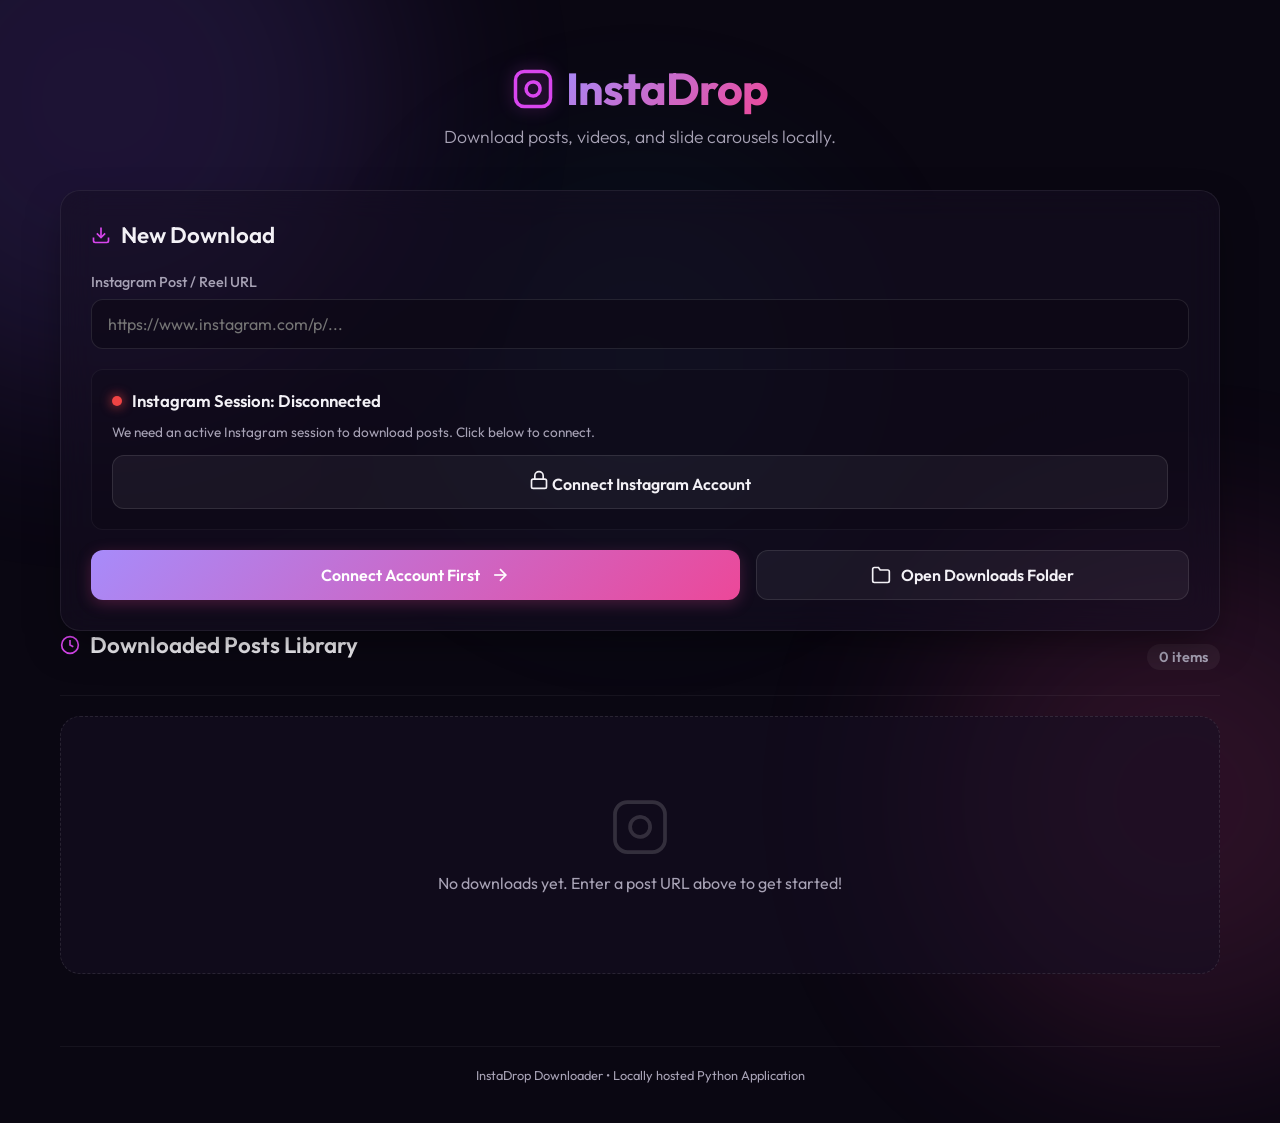
==== templates/index.html @ 36b0091f "initial update" ====
<!DOCTYPE html>
<html lang="en">
<head>
    <meta charset="UTF-8">
    <meta name="viewport" content="width=device-width, initial-scale=1.0">
    <title>InstaDrop | Premium Instagram Downloader</title>
    <meta name="description" content="A premium self-hosted utility to download Instagram posts, videos, and carousels locally.">
    <!-- Google Fonts -->
    <link rel="preconnect" href="https://fonts.googleapis.com">
    <link rel="preconnect" href="https://fonts.gstatic.com" crossorigin>
    <link href="https://fonts.googleapis.com/css2?family=Outfit:wght@300;400;500;600;700&family=Plus+Jakarta+Sans:wght@300;400;500;600;700&display=swap" rel="stylesheet">
    <!-- Stylesheet -->
    <link rel="stylesheet" href="/static/css/style.css">
</head>
<body>
    <!-- Background Decorators -->
    <div class="bg-glow bg-glow-1"></div>
    <div class="bg-glow bg-glow-2"></div>
    <div class="bg-glow bg-glow-3"></div>

    <div class="app-container">
        <!-- Header -->
        <header class="app-header">
            <div class="logo-area">
                <svg class="logo-icon" viewBox="0 0 24 24" fill="none" stroke="currentColor" stroke-width="2">
                    <rect x="2" y="2" width="20" height="20" rx="5" ry="5"></rect>
                    <path d="M16 11.37A4 4 0 1 1 12.63 8 4 4 0 0 1 16 11.37z"></path>
                    <line x1="17.5" y1="6.5" x2="17.51" y2="6.5"></line>
                </svg>
                <h1 id="app-title">InstaDrop</h1>
            </div>
            <p class="tagline">Download posts, videos, and slide carousels locally.</p>
        </header>

        <!-- Main Content Grid -->
        <main class="main-content">
            <!-- Downloader Panel -->
            <section class="card control-card">
                <h2 class="section-title">
                    <svg class="icon-sm" viewBox="0 0 24 24" fill="none" stroke="currentColor" stroke-width="2">
                        <path d="M21 15v4a2 2 0 0 1-2 2H5a2 2 0 0 1-2-2v-4"></path>
                        <polyline points="7 10 12 15 17 10"></polyline>
                        <line x1="12" y1="15" x2="12" y2="3"></line>
                    </svg>
                    New Download
                </h2>
                
                <form id="download-form" class="download-form">
                    <div class="input-group">
                        <label for="post-url">Instagram Post / Reel URL</label>
                        <div class="input-wrapper">
                            <input type="url" id="post-url" placeholder="https://www.instagram.com/p/..." required>
                        </div>
                    </div>

                    <!-- Instagram Session Connection -->
                    <div class="session-status-card" id="session-status-container">
                        <div class="session-status-info">
                            <div class="status-indicator-dot" id="status-indicator"></div>
                            <span id="session-status-text">Checking Instagram Connection...</span>
                        </div>
                        <p class="session-desc" id="session-desc-text">We need an active Instagram session to bypass blocks and retrieve media posts.</p>
                        <div class="session-actions">
                            <button type="button" id="connect-btn" class="btn btn-secondary btn-connect" style="display: none;">
                                <svg class="icon-sm" viewBox="0 0 24 24" fill="none" stroke="currentColor" stroke-width="2">
                                    <rect x="3" y="11" width="18" height="11" rx="2" ry="2"></rect>
                                    <path d="M7 11V7a5 5 0 0 1 10 0v4"></path>
                                </svg>
                                <span>Connect Instagram Account</span>
                            </button>
                            <button type="button" id="disconnect-btn" class="btn btn-danger btn-disconnect" style="display: none;">
                                <span>Disconnect Account</span>
                            </button>
                        </div>
                    </div>

                    <!-- Buttons Row -->
                    <div class="action-buttons">
                        <button type="submit" id="submit-btn" class="btn btn-primary">
                            <span>Download Post</span>
                            <svg class="icon-sm" viewBox="0 0 24 24" fill="none" stroke="currentColor" stroke-width="2">
                                <line x1="5" y1="12" x2="19" y2="12"></line>
                                <polyline points="12 5 19 12 12 19"></polyline>
                            </svg>
                        </button>
                        <button type="button" id="open-downloads-btn" class="btn btn-secondary">
                            <svg class="icon-sm" viewBox="0 0 24 24" fill="none" stroke="currentColor" stroke-width="2">
                                <path d="M22 19a2 2 0 0 1-2 2H4a2 2 0 0 1-2-2V5a2 2 0 0 1 2-2h5l2 3h9a2 2 0 0 1 2 2z"></path>
                            </svg>
                            <span>Open Downloads Folder</span>
                        </button>
                    </div>
                </form>
            </section>

            <!-- Loading & Status Panel -->
            <section id="status-card" class="card status-card" style="display: none;">
                <div class="status-header">
                    <h3 id="status-title">Processing Download...</h3>
                    <div id="status-spinner" class="spinner"></div>
                </div>
                <div class="progress-bar-container">
                    <div id="progress-bar" class="progress-bar-fill"></div>
                </div>
                <p id="status-message">Connecting to Instagram and fetching post data. Please wait...</p>
                
                <div id="download-result-preview" class="download-result-preview" style="display: none;">
                    <div class="preview-info">
                        <div class="badge success-badge">Success</div>
                        <span id="result-username" class="result-username">@instagram_user</span>
                    </div>
                    <p id="result-caption" class="result-caption">Post caption...</p>
                    <div id="result-media-count" class="result-media-count">Downloaded 0 files.</div>
                </div>
            </section>

            <!-- Gallery / History Section -->
            <section class="history-section">
                <div class="history-header">
                    <h2 class="section-title">
                        <svg class="icon-sm" viewBox="0 0 24 24" fill="none" stroke="currentColor" stroke-width="2">
                            <circle cx="12" cy="12" r="10"></circle>
                            <polyline points="12 6 12 12 16 14"></polyline>
                        </svg>
                        Downloaded Posts Library
                    </h2>
                    <span id="history-count" class="history-count">0 items</span>
                </div>

                <div id="history-grid" class="history-grid">
                    <!-- History Cards will be dynamically injected here -->
                    <div class="no-history-state" id="no-history">
                        <svg class="empty-icon" viewBox="0 0 24 24" fill="none" stroke="currentColor" stroke-width="1.5">
                            <rect x="2" y="2" width="20" height="20" rx="5" ry="5"></rect>
                            <path d="M16 11.37A4 4 0 1 1 12.63 8 4 4 0 0 1 16 11.37z"></path>
                            <line x1="17.5" y1="6.5" x2="17.51" y2="6.5"></line>
                        </svg>
                        <p>No downloads yet. Enter a post URL above to get started!</p>
                    </div>
                </div>
            </section>
        </main>

        <footer class="app-footer">
            <p>InstaDrop Downloader • Locally hosted Python Application</p>
        </footer>
    </div>

    <!-- Scripts -->
    <script src="/static/js/app.js"></script>
</body>
</html>
---- static/css/style.css ----
/* CSS variables for uniform theme styling */
:root {
    --bg-dark: #0a0712;
    --card-bg: rgba(22, 16, 35, 0.55);
    --card-border: rgba(255, 255, 255, 0.07);
    --text-primary: #f3f1f6;
    --text-secondary: #a7a2b5;
    --primary-glow: linear-gradient(135deg, #a78bfa 0%, #ec4899 100%);
    --primary-color: #d946ef;
    --secondary-color: #8b5cf6;
    --success-color: #10b981;
    --error-color: #ef4444;
    --font-sans: 'Outfit', 'Plus Jakarta Sans', system-ui, sans-serif;
    --shadow-premium: 0 16px 40px -10px rgba(0, 0, 0, 0.5);
    --border-radius-lg: 20px;
    --border-radius-md: 12px;
    --transition-smooth: all 0.35s cubic-bezier(0.4, 0, 0.2, 1);
}

/* Reset and Global Styles */
* {
    margin: 0;
    padding: 0;
    box-sizing: border-box;
}

body {
    background-color: var(--bg-dark);
    color: var(--text-primary);
    font-family: var(--font-sans);
    min-height: 100vh;
    overflow-x: hidden;
    position: relative;
}

/* Background Glow Decorators (Drifting mesh gradient lights) */
.bg-glow {
    position: fixed;
    border-radius: 50%;
    filter: blur(100px);
    opacity: 0.15;
    pointer-events: none;
    z-index: 0;
}

.bg-glow-1 {
    width: 600px;
    height: 600px;
    background: #8b5cf6;
    top: -200px;
    left: -200px;
    animation: drift 20s infinite alternate ease-in-out;
}

.bg-glow-2 {
    width: 500px;
    height: 500px;
    background: #ec4899;
    bottom: -150px;
    right: -150px;
    animation: drift 25s infinite alternate-reverse ease-in-out;
}

.bg-glow-3 {
    width: 400px;
    height: 400px;
    background: #06b6d4;
    top: 40%;
    left: 50%;
    transform: translate(-50%, -50%);
    opacity: 0.07;
}

@keyframes drift {
    0% { transform: translate(0, 0) scale(1); }
    100% { transform: translate(80px, 50px) scale(1.1); }
}

/* App Wrapper Layout */
.app-container {
    max-width: 1200px;
    margin: 0 auto;
    padding: 40px 20px;
    position: relative;
    z-index: 1;
    display: flex;
    flex-direction: column;
    gap: 32px;
}

/* Header Styling */
.app-header {
    text-align: center;
    padding: 20px 0 10px;
}

.logo-area {
    display: inline-flex;
    align-items: center;
    gap: 12px;
    margin-bottom: 8px;
}

.logo-icon {
    width: 42px;
    height: 42px;
    color: var(--primary-color);
    filter: drop-shadow(0 0 8px rgba(217, 70, 239, 0.4));
}

#app-title {
    font-size: 2.8rem;
    font-weight: 700;
    letter-spacing: -1px;
    background: var(--primary-glow);
    -webkit-background-clip: text;
    -webkit-text-fill-color: transparent;
}

.tagline {
    font-size: 1.1rem;
    color: var(--text-secondary);
    font-weight: 300;
}

/* General Card Design (Glassmorphism) */
.card {
    background: var(--card-bg);
    border: 1px solid var(--card-border);
    backdrop-filter: blur(16px);
    -webkit-backdrop-filter: blur(16px);
    border-radius: var(--border-radius-lg);
    padding: 30px;
    box-shadow: var(--shadow-premium);
    transition: var(--transition-smooth);
}

.card:hover {
    border-color: rgba(255, 255, 255, 0.12);
    box-shadow: 0 20px 50px -10px rgba(0, 0, 0, 0.6);
}

.section-title {
    font-size: 1.4rem;
    font-weight: 600;
    margin-bottom: 24px;
    display: flex;
    align-items: center;
    gap: 10px;
}

.section-title svg {
    color: var(--primary-color);
}

/* Downloader / Form Control Card */
.download-form {
    display: flex;
    flex-direction: column;
    gap: 20px;
}

.input-group {
    display: flex;
    flex-direction: column;
    gap: 8px;
    width: 100%;
}

.input-group label {
    font-size: 0.9rem;
    font-weight: 500;
    color: var(--text-secondary);
}

.input-wrapper {
    position: relative;
    display: flex;
    align-items: center;
}

input[type="url"],
input[type="text"],
input[type="password"],
select {
    width: 100%;
    padding: 14px 16px;
    border-radius: var(--border-radius-md);
    background: rgba(10, 7, 18, 0.5);
    border: 1px solid rgba(255, 255, 255, 0.1);
    color: var(--text-primary);
    font-family: var(--font-sans);
    font-size: 1rem;
    transition: var(--transition-smooth);
}

input:focus, select:focus {
    outline: none;
    border-color: var(--primary-color);
    background: rgba(10, 7, 18, 0.8);
    box-shadow: 0 0 15px rgba(217, 70, 239, 0.15);
}

/* Instagram Session Connection Card */
.session-status-card {
    border: 1px solid rgba(255, 255, 255, 0.05);
    border-radius: var(--border-radius-md);
    background: rgba(10, 7, 18, 0.25);
    padding: 20px;
    display: flex;
    flex-direction: column;
    gap: 12px;
    transition: var(--transition-smooth);
}

.session-status-info {
    display: flex;
    align-items: center;
    gap: 10px;
    font-weight: 600;
    font-size: 1.05rem;
}

.status-indicator-dot {
    width: 10px;
    height: 10px;
    border-radius: 50%;
    background: var(--text-secondary);
    box-shadow: 0 0 8px rgba(167, 162, 181, 0.4);
    transition: var(--transition-smooth);
}

.status-indicator-dot.connected {
    background: var(--success-color);
    box-shadow: 0 0 12px var(--success-color);
    animation: pulse-glow 2s infinite ease-in-out;
}

.status-indicator-dot.disconnected {
    background: var(--error-color);
    box-shadow: 0 0 12px var(--error-color);
}

@keyframes pulse-glow {
    0% { transform: scale(1); opacity: 1; }
    50% { transform: scale(1.25); opacity: 0.7; }
    100% { transform: scale(1); opacity: 1; }
}

.session-desc {
    font-size: 0.85rem;
    color: var(--text-secondary);
    line-height: 1.45;
}

.session-actions {
    display: flex;
    gap: 12px;
}

.btn-connect {
    background: rgba(255, 255, 255, 0.05);
    border: 1px solid rgba(255, 255, 255, 0.1);
    color: var(--text-primary);
    width: 100%;
}

.btn-connect:hover {
    background: var(--primary-glow);
    border-color: transparent;
    box-shadow: 0 4px 15px rgba(236, 72, 153, 0.25);
}

.btn-disconnect {
    width: 100%;
}

.btn-danger {
    background: linear-gradient(135deg, #ef4444 0%, #b91c1c 100%);
    color: white;
    box-shadow: 0 4px 15px rgba(239, 68, 68, 0.2);
}

.btn-danger:hover {
    transform: translateY(-2px);
    box-shadow: 0 8px 20px rgba(239, 68, 68, 0.4);
}

.form-row {
    display: grid;
    grid-template-columns: 1fr 1fr;
    gap: 16px;
}

@media (max-width: 600px) {
    .form-row {
        grid-template-columns: 1fr;
    }
}

/* Button UI Components */
.action-buttons {
    display: grid;
    grid-template-columns: 1.5fr 1fr;
    gap: 16px;
}

@media (max-width: 600px) {
    .action-buttons {
        grid-template-columns: 1fr;
    }
}

.btn {
    display: inline-flex;
    align-items: center;
    justify-content: center;
    gap: 10px;
    padding: 14px 24px;
    border-radius: var(--border-radius-md);
    font-family: var(--font-sans);
    font-weight: 600;
    font-size: 1rem;
    cursor: pointer;
    transition: var(--transition-smooth);
    border: none;
}

.btn-primary {
    background: var(--primary-glow);
    color: white;
    box-shadow: 0 4px 15px rgba(236, 72, 153, 0.25);
}

.btn-primary:hover {
    transform: translateY(-2px);
    box-shadow: 0 8px 25px rgba(236, 72, 153, 0.45);
}

.btn-primary:active {
    transform: translateY(0);
}

.btn-secondary {
    background: rgba(255, 255, 255, 0.05);
    color: var(--text-primary);
    border: 1px solid rgba(255, 255, 255, 0.1);
}

.btn-secondary:hover {
    background: rgba(255, 255, 255, 0.1);
    transform: translateY(-2px);
}

.btn-secondary:active {
    transform: translateY(0);
}

.icon-sm {
    width: 20px;
    height: 20px;
}

/* Loading & Status Card Styling */
.status-card {
    border-left: 4px solid var(--primary-color);
    display: flex;
    flex-direction: column;
    gap: 15px;
}

.status-header {
    display: flex;
    justify-content: space-between;
    align-items: center;
}

.status-header h3 {
    font-size: 1.2rem;
    font-weight: 600;
}

.spinner {
    width: 24px;
    height: 24px;
    border: 3px solid rgba(255, 255, 255, 0.1);
    border-radius: 50%;
    border-top-color: var(--primary-color);
    animation: spin 1s ease-in-out infinite;
}

@keyframes spin {
    to { transform: rotate(360deg); }
}

.progress-bar-container {
    width: 100%;
    height: 6px;
    background: rgba(255, 255, 255, 0.05);
    border-radius: 10px;
    overflow: hidden;
}

.progress-bar-fill {
    width: 25%;
    height: 100%;
    background: var(--primary-glow);
    border-radius: 10px;
    animation: loading-pulse 2s infinite linear;
}

@keyframes loading-pulse {
    0% { transform: translateX(-100%); width: 30%; }
    50% { width: 50%; }
    100% { transform: translateX(300%); width: 30%; }
}

#status-message {
    font-size: 0.9rem;
    color: var(--text-secondary);
    line-height: 1.5;
}

/* Success Result Details Card */
.download-result-preview {
    margin-top: 10px;
    padding: 15px;
    border-radius: var(--border-radius-md);
    background: rgba(16, 185, 129, 0.05);
    border: 1px solid rgba(16, 185, 129, 0.15);
    display: flex;
    flex-direction: column;
    gap: 10px;
}

.preview-info {
    display: flex;
    align-items: center;
    gap: 10px;
}

.badge {
    font-size: 0.75rem;
    font-weight: 600;
    padding: 4px 8px;
    border-radius: 4px;
    text-transform: uppercase;
}

.success-badge {
    background: var(--success-color);
    color: white;
}

.result-username {
    font-weight: 600;
    font-size: 0.95rem;
}

.result-caption {
    font-size: 0.85rem;
    color: var(--text-secondary);
    white-space: nowrap;
    overflow: hidden;
    text-overflow: ellipsis;
}

.result-media-count {
    font-size: 0.8rem;
    font-weight: 500;
    color: var(--success-color);
}

/* Gallery & History Section Styling */
.history-section {
    display: flex;
    flex-direction: column;
    gap: 20px;
}

.history-header {
    display: flex;
    justify-content: space-between;
    align-items: center;
    border-bottom: 1px solid rgba(255, 255, 255, 0.05);
    padding-bottom: 12px;
}

.history-count {
    font-size: 0.9rem;
    font-weight: 600;
    background: rgba(255, 255, 255, 0.05);
    padding: 4px 12px;
    border-radius: 20px;
    color: var(--text-secondary);
}

.history-grid {
    display: grid;
    grid-template-columns: repeat(auto-fill, minmax(320px, 1fr));
    gap: 24px;
}

/* Empty History State */
.no-history-state {
    grid-column: 1 / -1;
    display: flex;
    flex-direction: column;
    align-items: center;
    justify-content: center;
    padding: 80px 20px;
    background: var(--card-bg);
    border: 1px dashed rgba(255, 255, 255, 0.1);
    border-radius: var(--border-radius-lg);
    text-align: center;
    color: var(--text-secondary);
}

.empty-icon {
    width: 60px;
    height: 60px;
    color: rgba(255, 255, 255, 0.15);
    margin-bottom: 16px;
}

/* History Grid Card */
.history-card {
    background: var(--card-bg);
    border: 1px solid var(--card-border);
    border-radius: var(--border-radius-md);
    overflow: hidden;
    display: flex;
    flex-direction: column;
    box-shadow: 0 4px 15px rgba(0, 0, 0, 0.2);
    transition: var(--transition-smooth);
}

.history-card:hover {
    transform: translateY(-4px);
    border-color: rgba(255, 255, 255, 0.15);
    box-shadow: var(--shadow-premium);
}

/* Media Slideshow (Carousel) Container */
.card-media-container {
    position: relative;
    width: 100%;
    aspect-ratio: 1; /* Standard Instagram Square */
    background: #000;
    overflow: hidden;
}

.slide {
    position: absolute;
    top: 0;
    left: 0;
    width: 100%;
    height: 100%;
    display: none;
    align-items: center;
    justify-content: center;
}

.slide.active {
    display: flex;
}

.slide img {
    width: 100%;
    height: 100%;
    object-fit: cover;
}

.slide video {
    width: 100%;
    height: 100%;
    object-fit: cover;
    background: #000;
}

/* Carousel controls */
.carousel-btn {
    position: absolute;
    top: 50%;
    transform: translateY(-50%);
    width: 36px;
    height: 36px;
    border-radius: 50%;
    background: rgba(10, 7, 18, 0.7);
    border: 1px solid rgba(255, 255, 255, 0.1);
    color: white;
    display: flex;
    align-items: center;
    justify-content: center;
    cursor: pointer;
    z-index: 10;
    transition: var(--transition-smooth);
    opacity: 0;
}

.card-media-container:hover .carousel-btn {
    opacity: 1;
}

.carousel-btn:hover {
    background: var(--primary-glow);
    border-color: transparent;
}

.carousel-btn-prev {
    left: 10px;
}

.carousel-btn-next {
    right: 10px;
}

.carousel-dots {
    position: absolute;
    bottom: 12px;
    left: 50%;
    transform: translateX(-50%);
    display: flex;
    gap: 6px;
    z-index: 10;
}

.carousel-dot {
    width: 6px;
    height: 6px;
    border-radius: 50%;
    background: rgba(255, 255, 255, 0.4);
    transition: var(--transition-smooth);
}

.carousel-dot.active {
    background: white;
    transform: scale(1.3);
    width: 12px;
    border-radius: 3px;
}

.card-media-badge {
    position: absolute;
    top: 12px;
    right: 12px;
    background: rgba(0, 0, 0, 0.65);
    color: white;
    font-size: 0.75rem;
    font-weight: 600;
    padding: 4px 8px;
    border-radius: 20px;
    z-index: 10;
    backdrop-filter: blur(4px);
}

.video-badge {
    position: absolute;
    top: 12px;
    left: 12px;
    background: rgba(217, 70, 239, 0.85);
    color: white;
    width: 28px;
    height: 28px;
    border-radius: 50%;
    display: flex;
    align-items: center;
    justify-content: center;
    z-index: 10;
    box-shadow: 0 2px 8px rgba(0,0,0,0.3);
}

/* Card details styling */
.card-details {
    padding: 16px;
    display: flex;
    flex-direction: column;
    gap: 10px;
    flex-grow: 1;
}

.card-author-row {
    display: flex;
    justify-content: space-between;
    align-items: center;
}

.author-link {
    font-weight: 600;
    font-size: 0.95rem;
    color: var(--text-primary);
    text-decoration: none;
    transition: var(--transition-smooth);
}

.author-link:hover {
    color: var(--primary-color);
}

.download-date {
    font-size: 0.75rem;
    color: var(--text-secondary);
}

.card-caption {
    font-size: 0.85rem;
    color: var(--text-secondary);
    line-height: 1.45;
    margin: 4px 0;
    display: -webkit-box;
    -webkit-line-clamp: 2;
    -webkit-box-orient: vertical;
    overflow: hidden;
    text-overflow: ellipsis;
    min-height: 38px;
}

.card-stats {
    display: flex;
    gap: 16px;
    font-size: 0.8rem;
    color: var(--text-secondary);
    border-bottom: 1px solid rgba(255, 255, 255, 0.05);
    padding-bottom: 10px;
}

.stat-item {
    display: flex;
    align-items: center;
    gap: 4px;
}

.card-actions {
    display: flex;
    gap: 8px;
    margin-top: auto;
}

.card-btn {
    flex-grow: 1;
    padding: 8px 12px;
    border-radius: 6px;
    font-family: var(--font-sans);
    font-size: 0.8rem;
    font-weight: 500;
    cursor: pointer;
    transition: var(--transition-smooth);
    border: none;
    display: inline-flex;
    align-items: center;
    justify-content: center;
    gap: 6px;
}

.card-btn-view {
    background: rgba(255, 255, 255, 0.05);
    color: var(--text-primary);
    border: 1px solid rgba(255, 255, 255, 0.1);
    text-decoration: none;
}

.card-btn-view:hover {
    background: rgba(255, 255, 255, 0.1);
}

.card-btn-folder {
    background: rgba(139, 92, 246, 0.15);
    color: #c084fc;
    border: 1px solid rgba(139, 92, 246, 0.25);
}

.card-btn-folder:hover {
    background: rgba(139, 92, 246, 0.25);
    border-color: rgba(139, 92, 246, 0.4);
}

/* Footer Styling */
.app-footer {
    text-align: center;
    margin-top: 40px;
    padding-top: 20px;
    border-top: 1px solid rgba(255, 255, 255, 0.05);
    font-size: 0.8rem;
    color: var(--text-secondary);
}
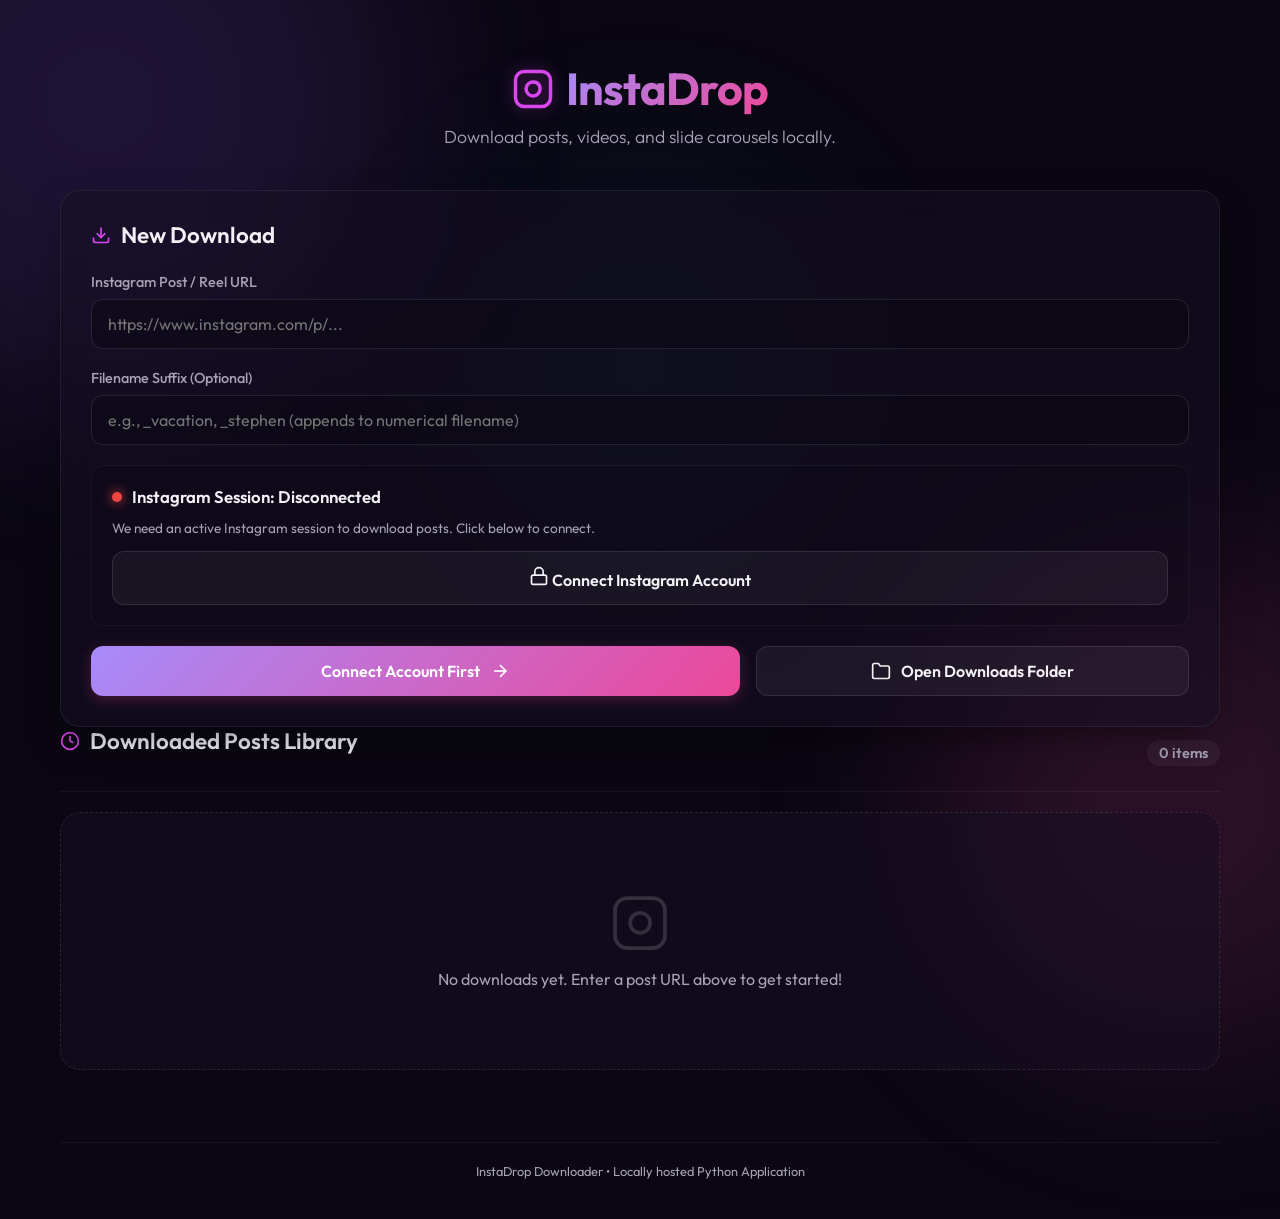
==== commit a03086d3: "added function about the name" ====
--- a/templates/index.html
+++ b/templates/index.html
@@ -50,6 +50,13 @@
                         <label for="post-url">Instagram Post / Reel URL</label>
                         <div class="input-wrapper">
                             <input type="url" id="post-url" placeholder="https://www.instagram.com/p/..." required>
+                        </div>
+                    </div>
+
+                    <div class="input-group">
+                        <label for="filename-suffix">Filename Suffix (Optional)</label>
+                        <div class="input-wrapper">
+                            <input type="text" id="filename-suffix" placeholder="e.g., _vacation, _stephen (appends to numerical filename)">
                         </div>
                     </div>
 
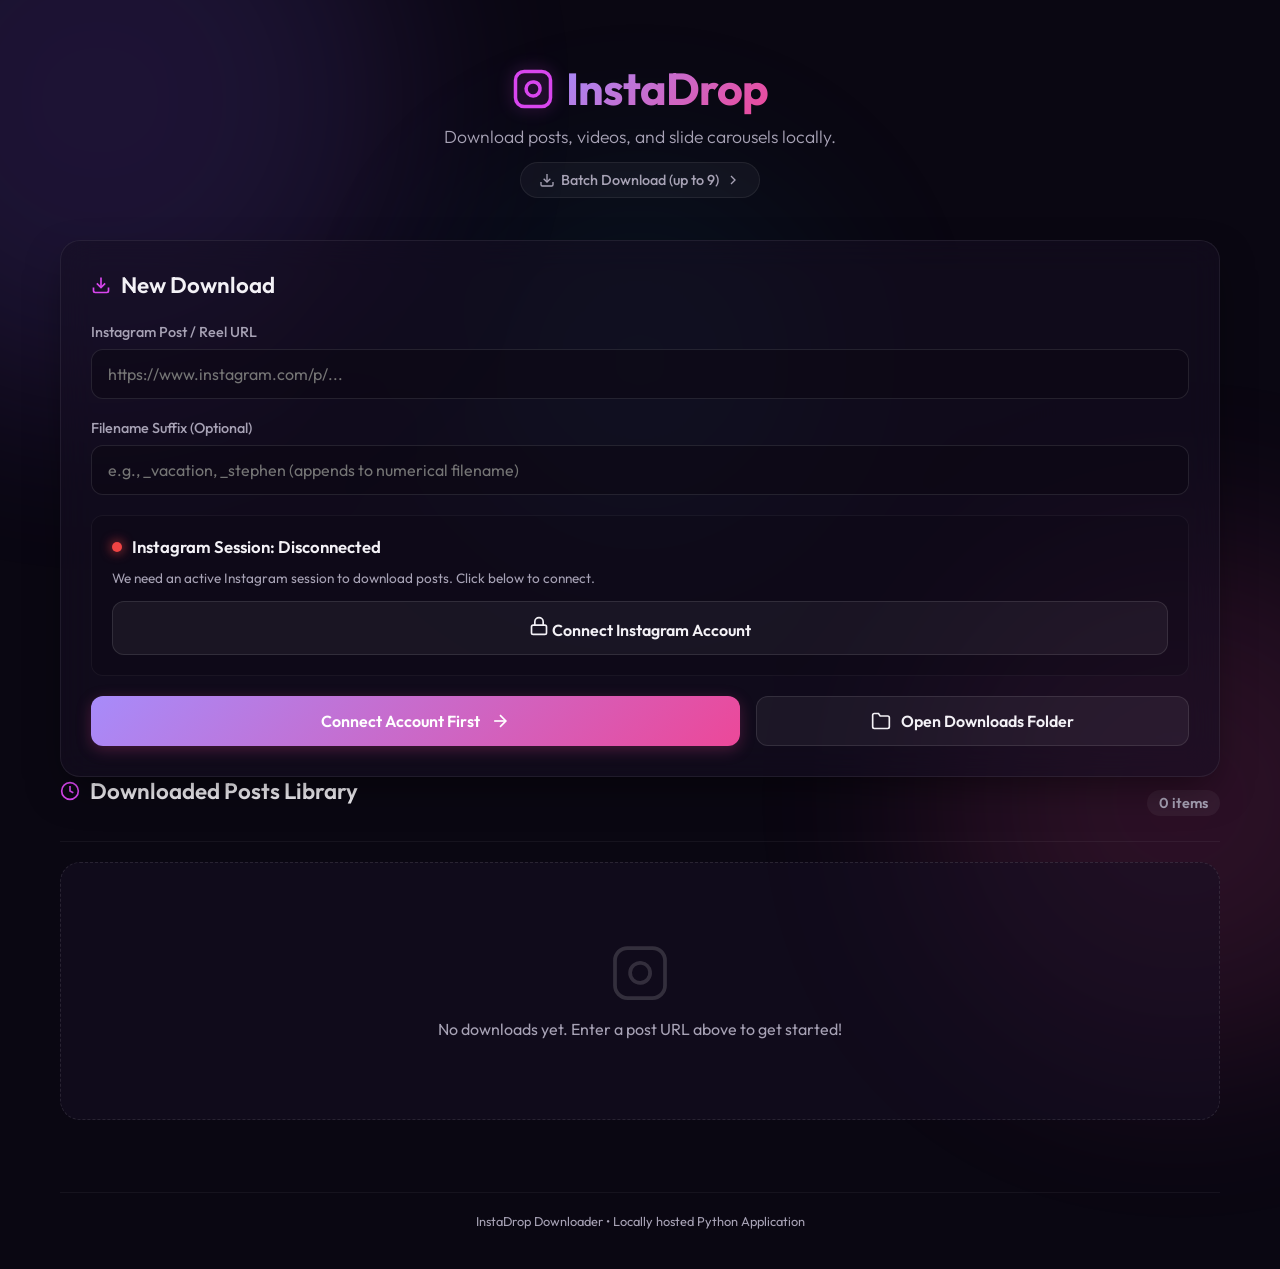
==== commit 3723f467: "added batch processing" ====
--- a/templates/index.html
+++ b/templates/index.html
@@ -30,6 +30,21 @@
                 <h1 id="app-title">InstaDrop</h1>
             </div>
             <p class="tagline">Download posts, videos, and slide carousels locally.</p>
+            <nav class="page-nav" style="margin-top:14px;display:flex;justify-content:center;">
+                <a href="/batch" style="display:inline-flex;align-items:center;gap:6px;font-size:0.9rem;font-weight:500;color:var(--text-secondary);text-decoration:none;padding:8px 18px;border-radius:20px;background:rgba(255,255,255,0.04);border:1px solid rgba(255,255,255,0.07);transition:all 0.35s cubic-bezier(0.4,0,0.2,1);"
+                   onmouseenter="this.style.color='var(--text-primary)';this.style.background='rgba(255,255,255,0.08)';this.style.borderColor='rgba(255,255,255,0.15)'"
+                   onmouseleave="this.style.color='var(--text-secondary)';this.style.background='rgba(255,255,255,0.04)';this.style.borderColor='rgba(255,255,255,0.07)'">
+                    <svg viewBox="0 0 24 24" width="16" height="16" fill="none" stroke="currentColor" stroke-width="2">
+                        <path d="M21 15v4a2 2 0 0 1-2 2H5a2 2 0 0 1-2-2v-4"></path>
+                        <polyline points="7 10 12 15 17 10"></polyline>
+                        <line x1="12" y1="15" x2="12" y2="3"></line>
+                    </svg>
+                    Batch Download (up to 9)
+                    <svg viewBox="0 0 24 24" width="16" height="16" fill="none" stroke="currentColor" stroke-width="2">
+                        <polyline points="9 18 15 12 9 6"></polyline>
+                    </svg>
+                </a>
+            </nav>
         </header>
 
         <!-- Main Content Grid -->
